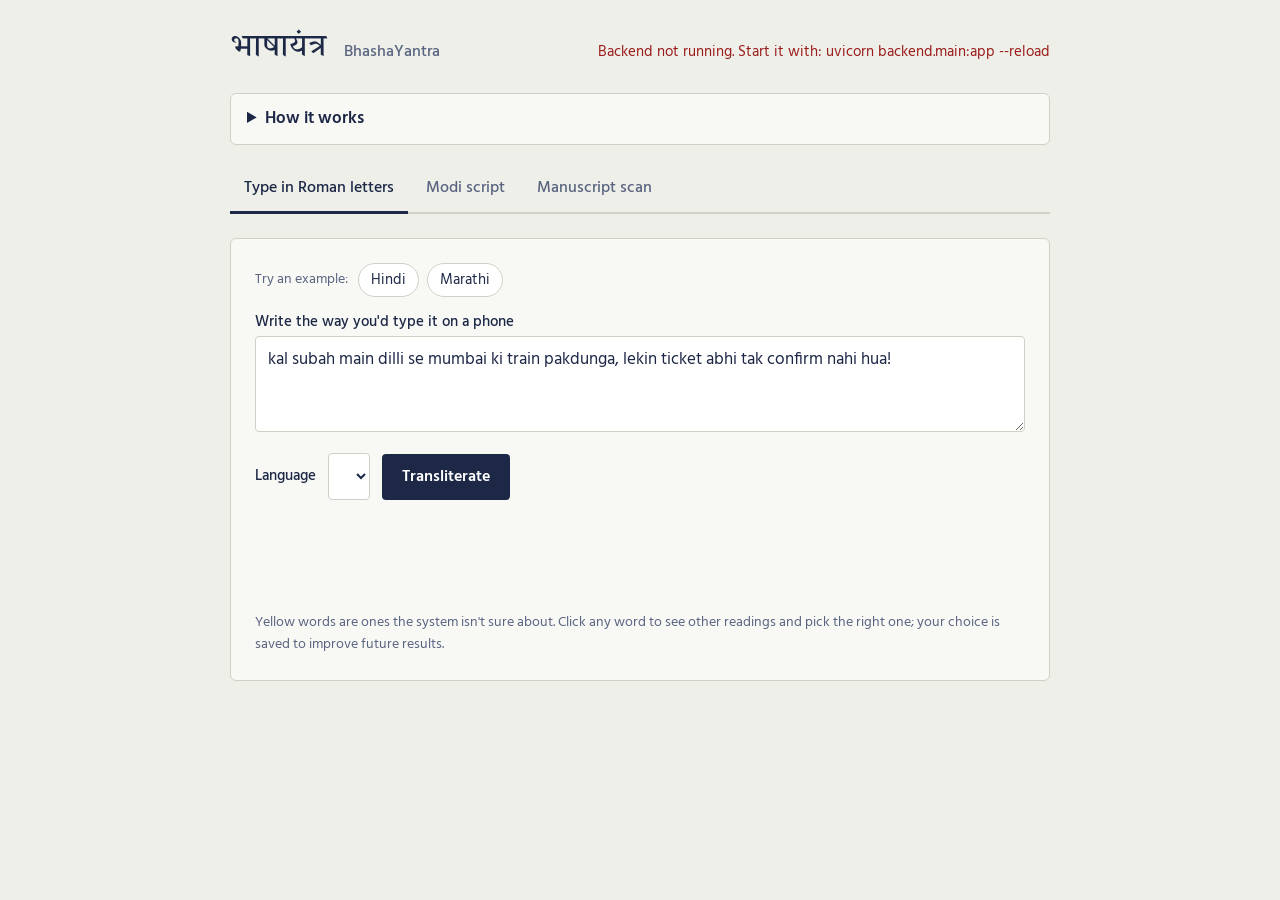
==== backend/static/index.html @ 0748660e "Frontend polish, rate limiting; use 4 candidates (same accuracy, ~2.5x faster)" ====
<!doctype html>
<html lang="en">
<head>
<meta charset="utf-8">
<meta name="viewport" content="width=device-width, initial-scale=1">
<title>BhashaYantra</title>
<link rel="preconnect" href="https://fonts.googleapis.com">
<link rel="preconnect" href="https://fonts.gstatic.com" crossorigin>
<link href="https://fonts.googleapis.com/css2?family=Hind:wght@400;500;600&family=Tiro+Devanagari+Marathi&family=Noto+Sans+Modi&display=swap" rel="stylesheet">
<style>
  :root {
    --paper: #EDEFE8;      /* cool archival paper */
    --sheet: #F8F9F5;      /* working surface */
    --ink: #1D2847;        /* indigo ink */
    --ink-soft: #5A6480;
    --rule: #CDD2C6;
    --haldi: #E3A008;      /* turmeric: "check this word" */
    --haldi-wash: #FBEFC8;
    --leaf: #2F6B57;       /* confirmation */
    --ui: "Hind", "Segoe UI", system-ui, sans-serif;
    --deva: "Tiro Devanagari Marathi", "Noto Serif Devanagari", "Nirmala UI", serif;
    --modi: "Noto Sans Modi", "Tiro Devanagari Marathi", serif;
  }
  * { box-sizing: border-box; }
  body { margin: 0; background: var(--paper); color: var(--ink); font: 17px/1.55 var(--ui); }
  .wrap { max-width: 860px; margin: 0 auto; padding: 32px 20px 64px; }

  header { display: flex; align-items: baseline; justify-content: space-between; gap: 16px; flex-wrap: wrap; margin-bottom: 28px; }
  .brand { font: 2rem/1 var(--deva); margin: 0; }
  .brand span { font: 500 1rem var(--ui); color: var(--ink-soft); margin-left: 10px; }

  nav { display: flex; gap: 4px; border-bottom: 2px solid var(--rule); margin-bottom: 24px; }
  nav button { font: 500 1rem var(--ui); color: var(--ink-soft); background: none; border: 0; padding: 10px 14px;
               border-bottom: 3px solid transparent; margin-bottom: -2px; cursor: pointer; }
  nav button[aria-selected="true"] { color: var(--ink); border-bottom-color: var(--ink); }

  .sheet { background: var(--sheet); border: 1px solid var(--rule); border-radius: 6px; padding: 24px; }
  .row { display: flex; gap: 12px; flex-wrap: wrap; align-items: center; }
  label { font-weight: 500; font-size: .95rem; }
  textarea, select { font: inherit; color: var(--ink); background: #fff; border: 1px solid var(--rule); border-radius: 4px; padding: 10px 12px; }
  textarea { width: 100%; min-height: 96px; resize: vertical; }
  select { padding: 8px 10px; }
  :focus-visible { outline: 3px solid var(--haldi); outline-offset: 2px; }

  .go { font: 600 1rem var(--ui); background: var(--ink); color: #fff; border: 0; border-radius: 4px; padding: 10px 20px; cursor: pointer; }
  .go:disabled { opacity: .5; cursor: wait; }
  .quiet { font: 500 .95rem var(--ui); background: none; border: 1px solid var(--rule); color: var(--ink); border-radius: 4px; padding: 8px 12px; cursor: pointer; }

  .result { margin-top: 24px; min-height: 3.5em; }
  .output { font: 2.1rem/1.9 var(--deva); word-spacing: .08em; }
  .w { cursor: pointer; border-radius: 3px; padding: 0 2px; border-bottom: 2px solid transparent; }
  .w:hover { background: #E4E8F2; }
  .w.flag { background: var(--haldi-wash); border-bottom: 2px solid var(--haldi); }
  .w.fixed { border-bottom: 2px solid var(--leaf); }
  .status { color: var(--ink-soft); font-size: .95rem; margin-top: 8px; }
  .status b { color: var(--ink); }
  .error { color: #9B1C1C; }

  .pick { position: absolute; background: #fff; border: 1px solid var(--rule); border-radius: 6px; padding: 6px;
          box-shadow: 0 6px 24px rgba(29,40,71,.14); display: none; z-index: 10; min-width: 150px; }
  .pick p { margin: 4px 8px 6px; font-size: .85rem; color: var(--ink-soft); }
  .pick button { display: block; width: 100%; text-align: left; font: 1.4rem var(--deva); background: none; border: 0; padding: 4px 10px; border-radius: 4px; color: var(--ink); cursor: pointer; }
  .pick button:hover, .pick button:focus-visible { background: #E4E8F2; }

  .pair { display: grid; grid-template-columns: 1fr auto 1fr; gap: 12px; align-items: start; }
  .pair textarea { min-height: 150px; font: 1.5rem/1.7 var(--modi); }
  .swap { align-self: center; }
  @media (max-width: 640px) { .pair { grid-template-columns: 1fr; } .swap { justify-self: start; } }

  .drop { border: 2px dashed var(--rule); border-radius: 6px; padding: 48px 20px; text-align: center; color: var(--ink-soft); }
  .drop h2 { font: 1.8rem var(--modi); color: var(--ink); margin: 0 0 8px; }
  footer { margin-top: 28px; font-size: .9rem; color: var(--ink-soft); }
  .toast { position: fixed; bottom: 20px; left: 50%; transform: translateX(-50%); background: var(--leaf); color: #fff;
           padding: 10px 18px; border-radius: 4px; display: none; }
  [hidden] { display: none !important; }
  .examples { display: flex; flex-wrap: wrap; gap: 8px; align-items: center; margin: 0 0 12px; }
  .examples span { font-size: .9rem; color: var(--ink-soft); margin-right: 2px; }
  .chip { font: .95rem var(--ui); background: #fff; border: 1px solid var(--rule); border-radius: 999px; padding: 4px 12px; color: var(--ink); cursor: pointer; }
  .chip:hover { border-color: var(--ink); }
  .chip .d { font-family: var(--deva); }
  .copy { margin-left: auto; }
  .how { margin: 0 0 20px; background: var(--sheet); border: 1px solid var(--rule); border-radius: 6px; }
  .how summary { cursor: pointer; padding: 12px 16px; font-weight: 600; }
  .how ol { margin: 0; padding: 0 20px 16px 40px; }
  .how li { margin: 6px 0; }
  .how p { margin: 0 16px 14px; color: var(--ink-soft); font-size: .95rem; }
  .wake { color: #8A6414; }
  a { color: var(--ink); text-underline-offset: 2px; }
  @media (prefers-reduced-motion: no-preference) { .w { transition: background .15s; } }
</style>
</head>
<body>
<div class="wrap">
  <header>
    <h1 class="brand">भाषायंत्र <span>BhashaYantra</span></h1>
    <span class="status" id="health">Connecting…</span>
  </header>

  <details class="how">
    <summary>How it works</summary>
    <ol>
      <li><b>Detects the script</b> of what you enter, including historical scripts like Modi.</li>
      <li><b>Routes it</b> to the right method: a neural model for 21 modern languages, our verified character mapping for Modi.</li>
      <li><b>Ranks ten candidate readings</b> for every word, preferring real, common words.</li>
      <li><b>Shows its doubts.</b> Words it isn't sure about are marked; you can pick another reading, and your correction is saved.</li>
    </ol>
    <p>Tested on 20 languages with 300 held-out words each. Code and results: <a href="https://github.com/anushkak270706-bot/bhashayantra" target="_blank" rel="noopener">GitHub</a>.</p>
  </details>

  <nav role="tablist">
    <button role="tab" aria-selected="true" data-tab="text">Type in Roman letters</button>
    <button role="tab" aria-selected="false" data-tab="modi">Modi script</button>
    <button role="tab" aria-selected="false" data-tab="scan">Manuscript scan</button>
  </nav>

  <!-- Roman -> Indic -->
  <section class="sheet" id="tab-text">
    <div class="examples">
      <span>Try an example:</span>
      <button class="chip" data-ex-text="kal subah main dilli se mumbai ki train pakdunga, lekin ticket abhi tak confirm nahi hua!" data-ex-lang="hi">Hindi</button>
      <button class="chip" data-ex-text="aamhi udya punyala jaanar aahot, tithe shaniwarwada baghnar." data-ex-lang="mr">Marathi</button>
    </div>
    <label for="roman">Write the way you'd type it on a phone</label>
    <textarea id="roman" placeholder="kal subah dilli se mumbai ki train pakdunga">kal subah main dilli se mumbai ki train pakdunga, lekin ticket abhi tak confirm nahi hua!</textarea>
    <div class="row" style="margin-top:12px">
      <label for="lang">Language</label>
      <select id="lang"></select>
      <button class="go" id="goText">Transliterate</button>
      <button class="quiet copy" id="copyText" hidden>Copy result</button>
    </div>
    <div class="result" aria-live="polite">
      <div class="output" id="out"></div>
      <div class="status" id="outStatus"></div>
    </div>
    <footer>Yellow words are ones the system isn't sure about. Click any word to see other readings and pick the right one; your choice is saved to improve future results.</footer>
  </section>

  <!-- Modi <-> Devanagari -->
  <section class="sheet" id="tab-modi" hidden>
    <div class="examples">
      <span>Try:</span>
      <button class="chip" data-modi-ex="श्री गणेशाय नमः" data-dir="to-modi"><span class="d">श्री गणेशाय नमः</span></button>
      <button class="chip" data-modi-ex="छत्रपती शिवाजी महाराज" data-dir="to-modi"><span class="d">छत्रपती शिवाजी महाराज</span></button>
      <button class="chip" data-modi-ex="𑘫𑘿𑘨𑘲 𑘐𑘜𑘹𑘫𑘰𑘧 𑘡𑘦𑘾" data-dir="to-deva">A line in Modi, to Devanagari</button>
    </div>
    <div class="pair">
      <div>
        <label for="modiIn" id="modiInLabel">Devanagari</label>
        <textarea id="modiIn">श्री गणेशाय नमः । छत्रपती शिवाजी महाराज</textarea>
      </div>
      <button class="quiet swap" id="swap" aria-label="Swap direction">⇄</button>
      <div>
        <label for="modiOut" id="modiOutLabel">Modi</label>
        <textarea id="modiOut" readonly></textarea>
      </div>
    </div>
    <div class="row" style="margin-top:12px">
      <button class="go" id="goModi">Convert</button>
      <button class="quiet" id="copyModi" hidden>Copy result</button>
      <span class="status" id="modiStatus"></span>
    </div>
  </section>

  <!-- Manuscript placeholder -->
  <section class="sheet" id="tab-scan" hidden>
    <div class="drop">
      <h2>𑘦𑘻𑘚𑘲</h2>
      <p><b>Handwritten Modi manuscripts are next.</b><br>
      Upload a scanned page and get a Devanagari reading, with uncertain words marked for an expert to check.</p>
    </div>
  </section>

</div>

<div class="pick" id="pick" role="menu"></div>
<div class="toast" id="toast" role="status"></div>

<script>
const API = "";                       // same server as this page
const $ = id => document.getElementById(id);
let last = null;                       // last /transliterate response
let modiDir = "to-modi";

function wakeNotice(el) {
  // Free hosting sleeps when idle; the first request can take up to a minute.
  return setTimeout(() => { if (el) el.innerHTML = '<span class="wake">Waking up the server (free hosting). The first request can take up to a minute; later ones are fast.</span>'; }, 3500);
}
async function call(path, body, statusEl) {
  const t = wakeNotice(statusEl);
  try { return await call_(path, body); } finally { clearTimeout(t); }
}
async function call_(path, body) {
  const res = await fetch(API + path, body ? {
    method: "POST", headers: {"Content-Type": "application/json"}, body: JSON.stringify(body)
  } : {});
  const data = await res.json().catch(() => ({}));
  if (!res.ok) throw new Error(typeof data.detail === "string" ? data.detail : "The server rejected the request (" + res.status + ").");
  return data;
}
function toast(msg) { const t = $("toast"); t.textContent = msg; t.style.display = "block"; setTimeout(() => t.style.display = "none", 2200); }

// Tabs
document.querySelectorAll("nav button").forEach(b => b.onclick = () => {
  document.querySelectorAll("nav button").forEach(x => x.setAttribute("aria-selected", x === b));
  ["text", "modi", "scan"].forEach(t => $("tab-" + t).hidden = t !== b.dataset.tab);
});

// Startup: health + languages
(async () => {
  try {
    const langs = await call("/languages", null, $("health"));
    const sel = $("lang");
    Object.entries(langs).filter(([, v]) => v.indicxlit_code)
      .sort((a, b) => a[1].name.localeCompare(b[1].name))
      .forEach(([code, v]) => sel.add(new Option(v.name, code, false, code === "hi")));
    $("health").textContent = "Ready";
  } catch { $("health").innerHTML = '<span class="error">Backend not running. Start it with: uvicorn backend.main:app --reload</span>'; }
})();

// Roman -> Indic
$("goText").onclick = async () => {
  const text = $("roman").value.trim();
  if (!text) { $("outStatus").textContent = "Type something first."; return; }
  $("goText").disabled = true; $("outStatus").textContent = "Working…";
  try {
    last = await call("/transliterate", {text, language_code: $("lang").value}, $("outStatus"));
    last.roman = text;
    renderOutput(); $("copyText").hidden = false;
  } catch (e) { $("out").textContent = ""; $("outStatus").innerHTML = '<span class="error">' + e.message + '</span>'; }
  $("goText").disabled = false;
};

function renderOutput() {
  // Rebuild from the roman input so punctuation and spacing stay exactly as typed.
  const tokens = last.roman.split(/(\s+|[^\w\s]+)/).filter(Boolean);
  const out = $("out"); out.innerHTML = "";
  let k = 0;
  tokens.forEach(tok => {
    if (/\w/.test(tok) && !/^\s+$/.test(tok) && last.words[k]) {
      const w = last.words[k], idx = k++;
      const span = document.createElement("span");
      span.className = "w" + (w.needs_review ? " flag" : "") + (w.fixed ? " fixed" : "");
      span.textContent = w.best; span.tabIndex = 0;
      span.dataset.roman = tok; span.dataset.idx = idx;
      span.onclick = e => openPick(span, idx, tok);
      span.onkeydown = e => { if (e.key === "Enter" || e.key === " ") { e.preventDefault(); openPick(span, idx, tok); } };
      out.appendChild(span);
    } else out.appendChild(document.createTextNode(tok));
  });
  const flagged = last.words.filter(w => w.needs_review && !w.fixed).length;
  $("outStatus").innerHTML = flagged
    ? `<b>${flagged} word${flagged > 1 ? "s" : ""}</b> marked for checking. Click a word to see other readings.`
    : "No words flagged. Click any word to see other readings.";
}

function openPick(span, idx, roman) {
  const w = last.words[idx], pick = $("pick");
  pick.innerHTML = `<p>Other readings of “${roman}”</p>`;
  [...w.alternatives].forEach(alt => {
    const b = document.createElement("button"); b.textContent = alt; b.setAttribute("role", "menuitem");
    b.onclick = () => choose(idx, roman, alt); pick.appendChild(b);
  });
  const r = span.getBoundingClientRect();
  pick.style.left = (r.left + window.scrollX) + "px"; pick.style.top = (r.bottom + window.scrollY + 6) + "px";
  pick.style.display = "block"; pick.querySelector("button")?.focus();
}
document.addEventListener("click", e => { if (!e.target.closest(".pick, .w")) $("pick").style.display = "none"; });
document.addEventListener("keydown", e => { if (e.key === "Escape") $("pick").style.display = "none"; });

async function choose(idx, roman, alt) {
  const w = last.words[idx], before = w.best;
  w.alternatives = [before, ...w.alternatives.filter(a => a !== alt)];
  w.best = alt; w.fixed = true; w.needs_review = false;
  $("pick").style.display = "none"; renderOutput();
  try {
    await call("/corrections", {source_text: roman, source_script: "latin", model_output: before,
                                corrected_output: alt, engine: "indicxlit"});
    toast("Correction saved");
  } catch { toast("Changed here, but the correction could not be saved"); }
}

// Examples
document.querySelectorAll("[data-ex-text]").forEach(b => b.onclick = () => {
  $("roman").value = b.dataset.exText; $("lang").value = b.dataset.exLang; $("goText").click();
});
document.querySelectorAll("[data-modi-ex]").forEach(b => b.onclick = () => {
  setDir(b.dataset.dir); $("modiIn").value = b.dataset.modiEx; $("modiOut").value = ""; $("goModi").click();
});

// Copy buttons
async function copy(text, btn) {
  try { await navigator.clipboard.writeText(text); toast("Copied"); }
  catch { toast("Select the text and copy it manually"); }
}
$("copyText").onclick = () => copy($("out").innerText.trim());
$("copyModi").onclick = () => copy($("modiOut").value);

// Modi <-> Devanagari
function setDir(dir) {
  modiDir = dir;
  $("modiInLabel").textContent = dir === "to-modi" ? "Devanagari" : "Modi";
  $("modiOutLabel").textContent = dir === "to-modi" ? "Modi" : "Devanagari";
}
$("swap").onclick = () => {
  modiDir = modiDir === "to-modi" ? "to-deva" : "to-modi";
  $("modiInLabel").textContent = modiDir === "to-modi" ? "Devanagari" : "Modi";
  $("modiOutLabel").textContent = modiDir === "to-modi" ? "Modi" : "Devanagari";
  if ($("modiOut").value) { $("modiIn").value = $("modiOut").value; $("modiOut").value = ""; }
  $("modiStatus").textContent = "";
};
$("goModi").onclick = async () => {
  const text = $("modiIn").value.trim();
  if (!text) { $("modiStatus").textContent = "Enter some text first."; return; }
  const body = modiDir === "to-modi"
    ? {text, source_script: "devanagari", target_script: "modi"}
    : {text, target_script: "devanagari"};
  try {
    $("modiStatus").textContent = "Working…";
    const r = await call("/convert-script", body, $("modiStatus"));
    $("modiOut").value = r.output; $("copyModi").hidden = false;
    $("modiStatus").textContent = modiDir === "to-deva" ? `Detected script: ${r.source_script}` : "Converted";
  } catch (e) { $("modiStatus").innerHTML = '<span class="error">' + e.message + '</span>'; }
};
</script>
</body>
</html>
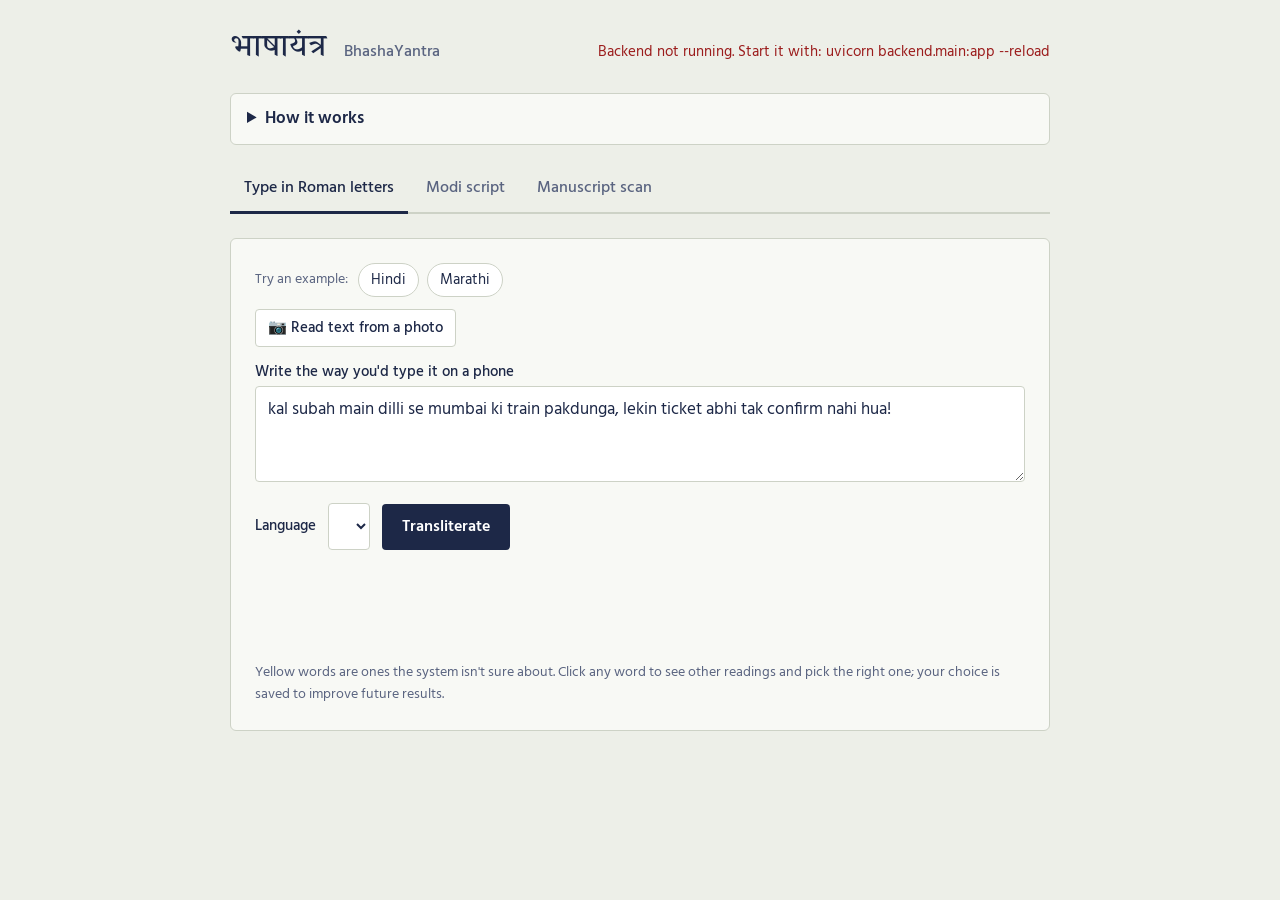
==== commit 1bbd2aa2: "Manuscript tab with real held-out results, voice input, photo OCR" ====
--- a/backend/static/index.html
+++ b/backend/static/index.html
@@ -86,6 +86,28 @@
   .how p { margin: 0 16px 14px; color: var(--ink-soft); font-size: .95rem; }
   .wake { color: #8A6414; }
   a { color: var(--ink); text-underline-offset: 2px; }
+  .tools { display: flex; gap: 8px; flex-wrap: wrap; align-items: center; margin: 0 0 12px; }
+  .tool { font: 500 .95rem var(--ui); background: #fff; border: 1px solid var(--rule); border-radius: 4px; padding: 6px 12px; color: var(--ink); cursor: pointer; }
+  .tool:hover { border-color: var(--ink); }
+  .tool.live { background: var(--haldi-wash); border-color: var(--haldi); }
+  .tool input { display: none; }
+  .note { font-size: .88rem; color: var(--ink-soft); }
+  .stats { display: grid; grid-template-columns: repeat(3, 1fr); gap: 12px; margin-bottom: 8px; }
+  .stat { background: #fff; border: 1px solid var(--rule); border-radius: 6px; padding: 12px 14px; }
+  .stat b { display: block; font: 1.7rem var(--deva); color: var(--ink); }
+  .stat span { font-size: .9rem; color: var(--ink-soft); }
+  @media (max-width: 640px) { .stats { grid-template-columns: 1fr; } }
+  .thumbs { display: flex; gap: 8px; overflow-x: auto; padding: 4px 2px 10px; margin: 16px 0 12px; }
+  .thumb { flex: 0 0 auto; background: #fff; border: 2px solid var(--rule); border-radius: 6px; padding: 4px; cursor: pointer; text-align: left; font: .8rem var(--ui); color: var(--ink-soft); }
+  .thumb img { display: block; width: 120px; height: 60px; object-fit: cover; border-radius: 3px; margin-bottom: 4px; }
+  .thumb[aria-pressed="true"] { border-color: var(--ink); color: var(--ink); }
+  .ms-img { width: 100%; border: 1px solid var(--rule); border-radius: 4px; background: #fff; }
+  .ms-read { font: 1.45rem/1.9 var(--deva); margin: 8px 0; }
+  .ms-read .w { cursor: default; }
+  .w.miss { text-decoration: underline wavy #B42318; text-decoration-thickness: 1.5px; text-underline-offset: 6px; }
+  .gold { font: 1.25rem/1.8 var(--deva); background: #fff; border: 1px dashed var(--rule); border-radius: 4px; padding: 8px 12px; }
+  .legend { display: flex; gap: 16px; flex-wrap: wrap; font-size: .88rem; color: var(--ink-soft); margin: 6px 0 12px; }
+  .sw { display: inline-block; width: 22px; height: 12px; vertical-align: middle; margin-right: 6px; border-radius: 2px; }
   @media (prefers-reduced-motion: no-preference) { .w { transition: background .15s; } }
 </style>
 </head>
@@ -101,7 +123,7 @@
     <ol>
       <li><b>Detects the script</b> of what you enter, including historical scripts like Modi.</li>
       <li><b>Routes it</b> to the right method: a neural model for 21 modern languages, our verified character mapping for Modi.</li>
-      <li><b>Ranks ten candidate readings</b> for every word, preferring real, common words.</li>
+      <li><b>Ranks the top candidate readings</b> for every word, preferring real, common words.</li>
       <li><b>Shows its doubts.</b> Words it isn't sure about are marked; you can pick another reading, and your correction is saved.</li>
     </ol>
     <p>Tested on 20 languages with 300 held-out words each. Code and results: <a href="https://github.com/anushkak270706-bot/bhashayantra" target="_blank" rel="noopener">GitHub</a>.</p>
@@ -119,6 +141,11 @@
       <span>Try an example:</span>
       <button class="chip" data-ex-text="kal subah main dilli se mumbai ki train pakdunga, lekin ticket abhi tak confirm nahi hua!" data-ex-lang="hi">Hindi</button>
       <button class="chip" data-ex-text="aamhi udya punyala jaanar aahot, tithe shaniwarwada baghnar." data-ex-lang="mr">Marathi</button>
+    </div>
+    <div class="tools">
+      <label class="tool" title="Reads printed English-letter text from a photo, in your browser">📷 Read text from a photo
+        <input type="file" accept="image/*" id="ocrRoman"></label>
+      <span class="note" id="ocrRomanStatus"></span>
     </div>
     <label for="roman">Write the way you'd type it on a phone</label>
     <textarea id="roman" placeholder="kal subah dilli se mumbai ki train pakdunga">kal subah main dilli se mumbai ki train pakdunga, lekin ticket abhi tak confirm nahi hua!</textarea>
@@ -142,6 +169,13 @@
       <button class="chip" data-modi-ex="श्री गणेशाय नमः" data-dir="to-modi"><span class="d">श्री गणेशाय नमः</span></button>
       <button class="chip" data-modi-ex="छत्रपती शिवाजी महाराज" data-dir="to-modi"><span class="d">छत्रपती शिवाजी महाराज</span></button>
       <button class="chip" data-modi-ex="𑘫𑘿𑘨𑘲 𑘐𑘜𑘹𑘫𑘰𑘧 𑘡𑘦𑘾" data-dir="to-deva">A line in Modi, to Devanagari</button>
+    </div>
+    <div class="tools">
+      <button class="tool" id="mic" title="Speak; your browser's speech service writes it in Devanagari">🎤 Speak</button>
+      <select id="micLang" aria-label="Speech language"><option value="mr-IN">Marathi</option><option value="hi-IN">Hindi</option></select>
+      <label class="tool" title="Reads printed Devanagari from a photo, in your browser">📷 Devanagari from a photo
+        <input type="file" accept="image/*" id="ocrDeva"></label>
+      <span class="note" id="toolStatus"></span>
     </div>
     <div class="pair">
       <div>
@@ -163,10 +197,26 @@
 
   <!-- Manuscript placeholder -->
   <section class="sheet" id="tab-scan" hidden>
-    <div class="drop">
-      <h2>𑘦𑘻𑘚𑘲</h2>
-      <p><b>Handwritten Modi manuscripts are next.</b><br>
-      Upload a scanned page and get a Devanagari reading, with uncertain words marked for an expert to check.</p>
+    <div class="stats">
+      <div class="stat"><b>0.31</b><span>character error rate on 60 unseen pages: about 3 in 10 characters need fixing</span></div>
+      <div class="stat"><b>80%</b><span>of pages are a usable first draft (error rate 0.40 or less)</span></div>
+      <div class="stat"><b>89%</b><span>of words marked yellow are really wrong, versus 64% of all words: check these first</span></div>
+    </div>
+    <p class="note">Measured on held-out pages from the MoDeTrans test list, never used in training. We also tried cleaning the scans (denoise, binarise, deskew): it made readings slightly worse (0.33), so we use the raw scan.</p>
+
+    <div class="thumbs" id="msThumbs" role="group" aria-label="Manuscript pages"></div>
+    <img class="ms-img" id="msImg" alt="Selected Modi manuscript page">
+    <div class="legend">
+      <span><i class="sw" style="background:var(--haldi-wash);border-bottom:2px solid var(--haldi)"></i>Model unsure: check first</span>
+      <span id="missKey" hidden><span style="text-decoration:underline wavy #B42318;text-underline-offset:4px;margin-right:6px">word</span>Differs from the expert</span>
+    </div>
+    <label for="msPred" class="note">Machine reading (Devanagari)</label>
+    <div class="ms-read" id="msPred"></div>
+    <label class="note"><input type="checkbox" id="msCompare"> Compare with the expert's transliteration</label>
+    <div class="gold" id="msGold" hidden></div>
+    <p class="note" id="msCredit" style="margin-top:14px"></p>
+    <div class="drop" style="padding:20px;margin-top:8px">
+      <p><b>Upload your own page:</b> coming with GPU hosting. These readings were generated on a GPU; our free server can't run the vision model yet.</p>
     </div>
   </section>
 
@@ -274,7 +324,8 @@
   $("pick").style.display = "none"; renderOutput();
   try {
     await call("/corrections", {source_text: roman, source_script: "latin", model_output: before,
-                                corrected_output: alt, engine: "indicxlit"});
+                                corrected_output: alt, engine: "indicxlit",
+                                language_code: last.language_code});
     toast("Correction saved");
   } catch { toast("Changed here, but the correction could not be saved"); }
 }
@@ -321,6 +372,111 @@
     $("modiStatus").textContent = modiDir === "to-deva" ? `Detected script: ${r.source_script}` : "Converted";
   } catch (e) { $("modiStatus").innerHTML = '<span class="error">' + e.message + '</span>'; }
 };
+
+// ---------- Manuscripts gallery ----------
+let MS = null, msIdx = 0;
+const tier = c => c < 0.10 ? "Excellent" : c < 0.20 ? "Good" : c <= 0.40 ? "Usable draft" : "Hard page";
+async function loadManuscripts() {
+  if (MS) return;
+  try {
+    MS = await (await fetch("/static/manuscripts/manuscripts.json")).json();
+  } catch { $("msCredit").textContent = "Could not load the manuscript examples."; return; }
+  $("msThumbs").innerHTML = "";
+  MS.gallery.forEach((g, i) => {
+    const b = document.createElement("button");
+    b.className = "thumb"; b.setAttribute("aria-pressed", i === 0);
+    b.innerHTML = `<img src="/static/manuscripts/${g.filename}" alt="">${tier(g.cer)} · ${g.cer.toFixed(2)}`;
+    b.onclick = () => showPage(i);
+    $("msThumbs").appendChild(b);
+  });
+  $("msCredit").innerHTML = `Readings by the open model <b>${MS.model}</b> (built on ${MS.base_model}), trained on the ${MS.dataset} dataset. BhashaYantra adds the word-level confidence review.`;
+  showPage(0);
+}
+function showPage(i) {
+  msIdx = i;
+  const g = MS.gallery[i], thr = MS.official_summary.word_flags.threshold;
+  document.querySelectorAll(".thumb").forEach((t, k) => t.setAttribute("aria-pressed", k === i));
+  $("msImg").src = `/static/manuscripts/${g.filename}`;
+  const gold = new Set(g.gold.split(/\s+/)), compare = $("msCompare").checked;
+  const words = g.pred.split(/\s+/);
+  $("msPred").innerHTML = "";
+  words.forEach((w, k) => {
+    const s = document.createElement("span");
+    const c = g.word_conf[k] ?? 1;
+    s.className = "w" + (c <= thr ? " flag" : "") + (compare && !gold.has(w) ? " miss" : "");
+    s.title = `confidence ${c.toFixed(2)}`;
+    s.textContent = w;
+    $("msPred").append(s, " ");
+  });
+  $("msGold").textContent = g.gold;
+  $("msGold").hidden = !compare; $("missKey").hidden = !compare;
+}
+$("msCompare").onchange = () => MS && showPage(msIdx);
+document.querySelector('nav button[data-tab="scan"]').addEventListener("click", loadManuscripts);
+
+// ---------- Photo to text (runs in the browser with Tesseract.js) ----------
+let tessLoading = null;
+function loadTesseract() {
+  if (window.Tesseract) return Promise.resolve();
+  if (!tessLoading) tessLoading = new Promise((res, rej) => {
+    const sc = document.createElement("script");
+    sc.src = "https://cdn.jsdelivr.net/npm/tesseract.js@5/dist/tesseract.min.js";
+    sc.onload = res; sc.onerror = () => rej(new Error("Could not load the text reader."));
+    document.head.appendChild(sc);
+  });
+  return tessLoading;
+}
+async function ocr(file, lang, statusEl) {
+  statusEl.textContent = "Loading text reader…";
+  await loadTesseract();
+  const { data } = await Tesseract.recognize(file, lang, {
+    logger: m => { if (m.status === "recognizing text") statusEl.textContent = `Reading photo… ${Math.round(m.progress * 100)}%`; }
+  });
+  return data.text.replace(/\s+/g, " ").trim();
+}
+$("ocrRoman").onchange = async e => {
+  const f = e.target.files[0]; if (!f) return;
+  try {
+    const t = await ocr(f, "eng", $("ocrRomanStatus"));
+    if (!t) { $("ocrRomanStatus").textContent = "No text found in that photo."; return; }
+    $("roman").value = t; $("ocrRomanStatus").textContent = "Text read from photo. Check it, then transliterate.";
+    $("goText").click();
+  } catch (err) { $("ocrRomanStatus").innerHTML = '<span class="error">' + err.message + '</span>'; }
+  e.target.value = "";
+};
+$("ocrDeva").onchange = async e => {
+  const f = e.target.files[0]; if (!f) return;
+  try {
+    const t = await ocr(f, "mar", $("toolStatus"));
+    if (!t) { $("toolStatus").textContent = "No text found in that photo."; return; }
+    setDir("to-modi"); $("modiIn").value = t; $("modiOut").value = "";
+    $("toolStatus").textContent = "Text read from photo."; $("goModi").click();
+  } catch (err) { $("toolStatus").innerHTML = '<span class="error">' + err.message + '</span>'; }
+  e.target.value = "";
+};
+
+// ---------- Voice (browser speech recognition, Modi tab only) ----------
+const SR = window.SpeechRecognition || window.webkitSpeechRecognition;
+if (!SR) {
+  $("mic").disabled = true; $("micLang").disabled = true;
+  $("mic").title = "Speech input isn't supported in this browser (try Chrome or Edge).";
+} else {
+  let rec = null;
+  $("mic").onclick = () => {
+    if (rec) { rec.stop(); return; }
+    rec = new SR(); rec.lang = $("micLang").value; rec.interimResults = true;
+    setDir("to-modi"); $("modiOut").value = "";
+    $("mic").classList.add("live"); $("mic").textContent = "■ Stop";
+    $("toolStatus").textContent = "Listening…";
+    rec.onresult = ev => { $("modiIn").value = Array.from(ev.results).map(r => r[0].transcript).join(" "); };
+    rec.onerror = ev => { $("toolStatus").textContent = ev.error === "not-allowed" ? "Microphone permission was blocked." : "Couldn't hear that. Try again."; };
+    rec.onend = () => {
+      rec = null; $("mic").classList.remove("live"); $("mic").textContent = "🎤 Speak";
+      if ($("modiIn").value.trim()) { $("toolStatus").textContent = ""; $("goModi").click(); }
+    };
+    rec.start();
+  };
+}
 </script>
 </body>
 </html>
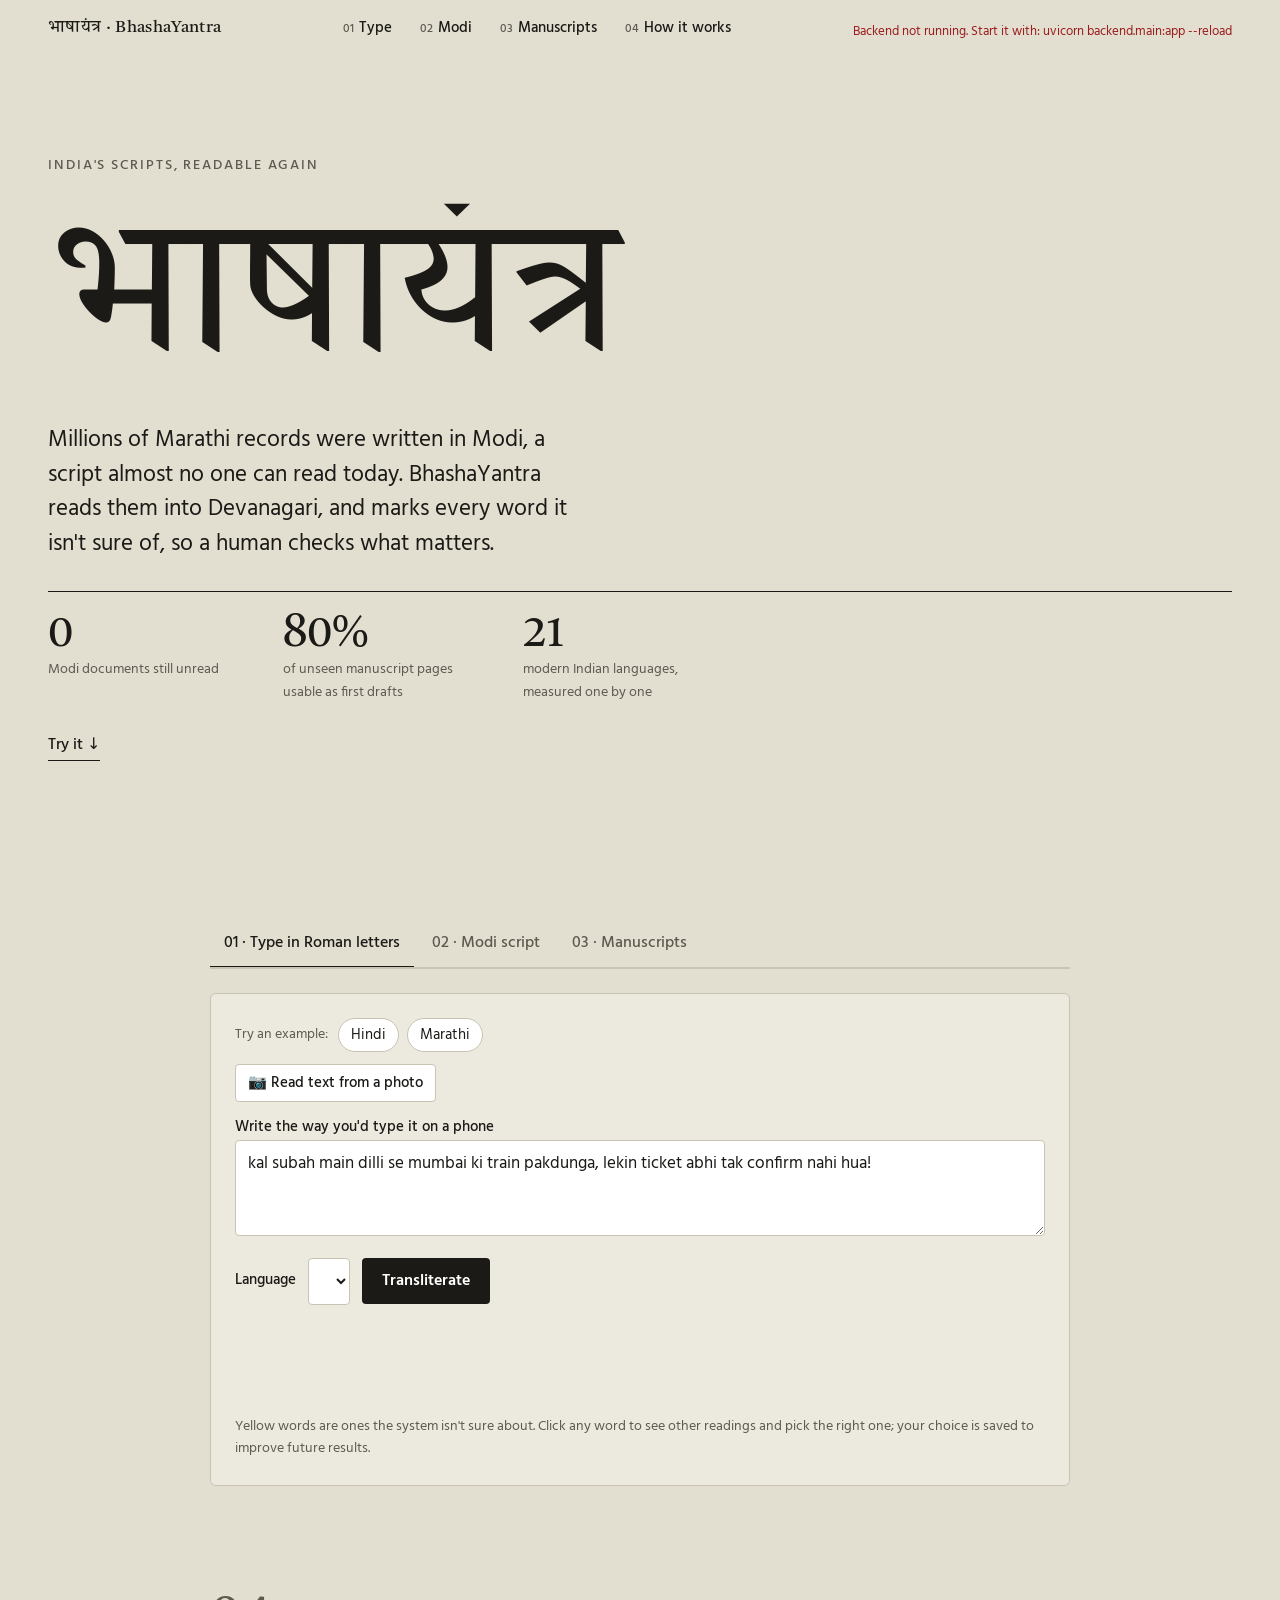
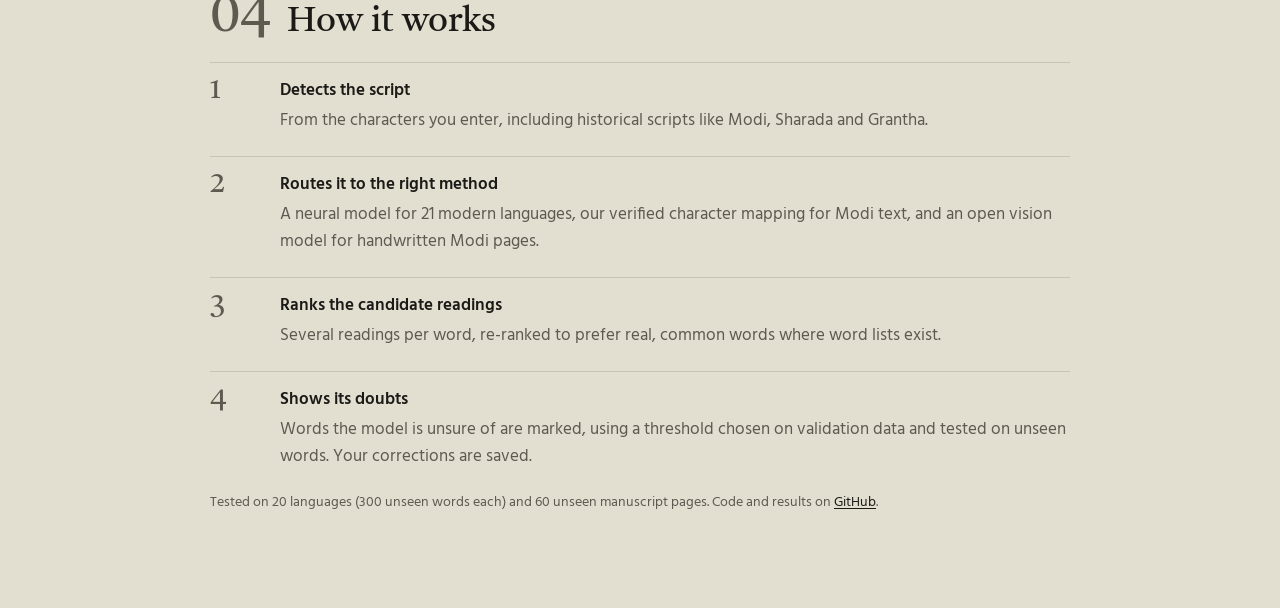
==== commit 2a8d1df6: "Editorial redesign, learning from corrections, script check on candidates" ====
--- a/backend/static/index.html
+++ b/backend/static/index.html
@@ -9,11 +9,11 @@
 <link href="https://fonts.googleapis.com/css2?family=Hind:wght@400;500;600&family=Tiro+Devanagari+Marathi&family=Noto+Sans+Modi&display=swap" rel="stylesheet">
 <style>
   :root {
-    --paper: #EDEFE8;      /* cool archival paper */
-    --sheet: #F8F9F5;      /* working surface */
-    --ink: #1D2847;        /* indigo ink */
-    --ink-soft: #5A6480;
-    --rule: #CDD2C6;
+    --paper: #E2DED0;      /* warm archive grey */
+    --sheet: #ECE9DF;      /* working surface */
+    --ink: #1B1A17;        /* iron-gall ink */
+    --ink-soft: #5E5A50;
+    --rule: #C9C3B2;
     --haldi: #E3A008;      /* turmeric: "check this word" */
     --haldi-wash: #FBEFC8;
     --leaf: #2F6B57;       /* confirmation */
@@ -23,16 +23,60 @@
   }
   * { box-sizing: border-box; }
   body { margin: 0; background: var(--paper); color: var(--ink); font: 17px/1.55 var(--ui); }
-  .wrap { max-width: 860px; margin: 0 auto; padding: 32px 20px 64px; }
-
-  header { display: flex; align-items: baseline; justify-content: space-between; gap: 16px; flex-wrap: wrap; margin-bottom: 28px; }
-  .brand { font: 2rem/1 var(--deva); margin: 0; }
-  .brand span { font: 500 1rem var(--ui); color: var(--ink-soft); margin-left: 10px; }
-
-  nav { display: flex; gap: 4px; border-bottom: 2px solid var(--rule); margin-bottom: 24px; }
-  nav button { font: 500 1rem var(--ui); color: var(--ink-soft); background: none; border: 0; padding: 10px 14px;
+  .wrap { max-width: 900px; margin: 0 auto; padding: 24px 20px 80px; }
+
+  /* ---------- editorial frame ---------- */
+  .top { position: sticky; top: 0; z-index: 20; display: flex; align-items: center; justify-content: space-between; gap: 16px;
+         padding: 14px clamp(16px, 4vw, 48px); background: color-mix(in srgb, var(--paper) 88%, transparent); backdrop-filter: blur(6px); }
+  .mark { font: 1.05rem var(--deva); letter-spacing: .02em; }
+  .top ol { list-style: none; display: flex; gap: clamp(10px, 2.4vw, 28px); margin: 0; padding: 0; flex-wrap: wrap; }
+  .top a { color: var(--ink); text-decoration: none; font: 500 .92rem var(--ui); }
+  .top a small { color: var(--ink-soft); margin-right: 5px; font-size: .75rem; }
+  .top a:hover { text-decoration: underline; text-underline-offset: 4px; }
+  .top #health { font-size: .8rem; }
+  @media (max-width: 720px) { .top #health { display: none; } }
+
+  .hero { min-height: calc(100vh - 60px); display: grid; align-content: center; gap: 28px;
+          padding: 4vh clamp(16px, 4vw, 48px) 8vh; max-width: 1280px; margin: 0 auto; }
+  .kicker { font: 500 .85rem var(--ui); letter-spacing: .14em; text-transform: uppercase; color: var(--ink-soft); }
+  .morph { margin: 0; line-height: 1; font-weight: 400; }
+  .stack { display: inline-grid; position: relative; }
+  .stack > span { grid-area: 1 / 1; font-size: clamp(4.2rem, 15vw, 13.5rem); white-space: nowrap; }
+  .morph .modi { font-family: var(--modi); }
+  .morph .deva { font-family: var(--deva); }
+  .scan-line { position: absolute; top: 4%; bottom: 4%; left: 0; width: 3px; background: var(--haldi); opacity: 0; }
+  @media (prefers-reduced-motion: no-preference) {
+    .morph .modi { animation: wipeOut 1.8s .7s cubic-bezier(.65,0,.35,1) both; }
+    .morph .deva { animation: wipeIn 1.8s .7s cubic-bezier(.65,0,.35,1) both; }
+    .scan-line { animation: sweep 1.8s .7s cubic-bezier(.65,0,.35,1) both; }
+    .hero .lede, .hero .counters, .hero .cue { animation: rise .8s 2.3s both; }
+  }
+  @media (prefers-reduced-motion: reduce) { .morph .modi { display: none; } }
+  @keyframes wipeOut { from { clip-path: inset(0 0 0 0); } to { clip-path: inset(0 0 0 100%); } }
+  @keyframes wipeIn  { from { clip-path: inset(0 100% 0 0); } to { clip-path: inset(0 0 0 0); } }
+  @keyframes sweep   { 0% { opacity: 1; left: 0%; } 95% { opacity: 1; } 100% { opacity: 0; left: 100%; } }
+  @keyframes rise    { from { opacity: 0; transform: translateY(12px); } to { opacity: 1; transform: none; } }
+  .lede { font-size: clamp(1.1rem, 2vw, 1.45rem); line-height: 1.5; max-width: 40ch; margin: 0; }
+  .counters { display: flex; gap: clamp(20px, 5vw, 64px); flex-wrap: wrap; border-top: 1px solid var(--ink); padding-top: 18px; }
+  .counters b { display: block; white-space: nowrap; font: 400 clamp(1.8rem, 3.6vw, 2.8rem)/1.1 var(--deva); font-variant-numeric: tabular-nums; }
+  .counters span { display: block; max-width: 22ch; font-size: .9rem; color: var(--ink-soft); }
+  .cue { color: var(--ink); font: 500 1rem var(--ui); text-decoration: none; justify-self: start; border-bottom: 1px solid var(--ink); padding-bottom: 2px; }
+
+  .section-title { display: flex; align-items: baseline; gap: 16px; margin: 0 0 18px; }
+  .section-title .num { font: 400 3.4rem/1 var(--deva); color: var(--ink-soft); }
+  .section-title h2 { font: 400 clamp(1.6rem, 3vw, 2.2rem)/1.1 var(--deva); margin: 0; }
+  .how-list { list-style: none; padding: 0; margin: 0; display: grid; gap: 22px; }
+  .how-list li { display: grid; grid-template-columns: 56px 1fr; gap: 14px; border-top: 1px solid var(--rule); padding-top: 14px; }
+  .how-list li > b { font: 400 1.8rem/1 var(--deva); color: var(--ink-soft); }
+  .how-list h3 { margin: 0 0 4px; font: 600 1.05rem var(--ui); }
+  .how-list p { margin: 0; color: var(--ink-soft); }
+  #how, #tool { scroll-margin-top: 70px; }
+
+
+  nav[role="tablist"] { display: flex; gap: 4px; border-bottom: 2px solid var(--rule); margin-bottom: 24px; overflow-x: auto; }
+  nav[role="tablist"] button { font: 500 1rem var(--ui); color: var(--ink-soft); background: none; border: 0; padding: 10px 14px;
                border-bottom: 3px solid transparent; margin-bottom: -2px; cursor: pointer; }
-  nav button[aria-selected="true"] { color: var(--ink); border-bottom-color: var(--ink); }
+  nav[role="tablist"] button[aria-selected="true"] { color: var(--ink); border-bottom-color: var(--ink); }
 
   .sheet { background: var(--sheet); border: 1px solid var(--rule); border-radius: 6px; padding: 24px; }
   .row { display: flex; gap: 12px; flex-wrap: wrap; align-items: center; }
@@ -112,27 +156,40 @@
 </style>
 </head>
 <body>
-<div class="wrap">
-  <header>
-    <h1 class="brand">भाषायंत्र <span>BhashaYantra</span></h1>
-    <span class="status" id="health">Connecting…</span>
-  </header>
-
-  <details class="how">
-    <summary>How it works</summary>
-    <ol>
-      <li><b>Detects the script</b> of what you enter, including historical scripts like Modi.</li>
-      <li><b>Routes it</b> to the right method: a neural model for 21 modern languages, our verified character mapping for Modi.</li>
-      <li><b>Ranks the top candidate readings</b> for every word, preferring real, common words.</li>
-      <li><b>Shows its doubts.</b> Words it isn't sure about are marked; you can pick another reading, and your correction is saved.</li>
-    </ol>
-    <p>Tested on 20 languages with 300 held-out words each. Code and results: <a href="https://github.com/anushkak270706-bot/bhashayantra" target="_blank" rel="noopener">GitHub</a>.</p>
-  </details>
-
+<nav class="top" aria-label="Sections">
+  <span class="mark">भाषायंत्र · BhashaYantra</span>
+  <ol>
+    <li><a href="#tool" data-go="text"><small>01</small>Type</a></li>
+    <li><a href="#tool" data-go="modi"><small>02</small>Modi</a></li>
+    <li><a href="#tool" data-go="scan"><small>03</small>Manuscripts</a></li>
+    <li><a href="#how"><small>04</small>How it works</a></li>
+  </ol>
+  <span class="status" id="health">Connecting…</span>
+</nav>
+
+<header class="hero">
+  <span class="kicker">India's scripts, readable again</span>
+  <h1 class="morph" aria-label="भाषायंत्र (BhashaYantra)">
+    <span class="stack">
+      <span class="modi" aria-hidden="true">𑘥𑘰𑘬𑘰𑘧𑘽𑘝𑘿𑘨</span>
+      <span class="deva" aria-hidden="true">भाषायंत्र</span>
+      <i class="scan-line" aria-hidden="true"></i>
+    </span>
+  </h1>
+  <p class="lede">Millions of Marathi records were written in Modi, a script almost no one can read today. BhashaYantra reads them into Devanagari, and marks every word it isn't sure of, so a human checks what matters.</p>
+  <div class="counters">
+    <div><b data-count="40000000">4,00,00,000</b><span>Modi documents still unread</span></div>
+    <div><b>80%</b><span>of unseen manuscript pages usable as first drafts</span></div>
+    <div><b>21</b><span>modern Indian languages, measured one by one</span></div>
+  </div>
+  <a class="cue" href="#tool">Try it ↓</a>
+</header>
+
+<div class="wrap" id="tool">
   <nav role="tablist">
-    <button role="tab" aria-selected="true" data-tab="text">Type in Roman letters</button>
-    <button role="tab" aria-selected="false" data-tab="modi">Modi script</button>
-    <button role="tab" aria-selected="false" data-tab="scan">Manuscript scan</button>
+    <button role="tab" aria-selected="true" data-tab="text">01 · Type in Roman letters</button>
+    <button role="tab" aria-selected="false" data-tab="modi">02 · Modi script</button>
+    <button role="tab" aria-selected="false" data-tab="scan">03 · Manuscripts</button>
   </nav>
 
   <!-- Roman -> Indic -->
@@ -222,6 +279,17 @@
 
 </div>
 
+<section class="wrap" id="how">
+  <div class="section-title"><span class="num">04</span><h2>How it works</h2></div>
+  <ol class="how-list">
+    <li><b>1</b><div><h3>Detects the script</h3><p>From the characters you enter, including historical scripts like Modi, Sharada and Grantha.</p></div></li>
+    <li><b>2</b><div><h3>Routes it to the right method</h3><p>A neural model for 21 modern languages, our verified character mapping for Modi text, and an open vision model for handwritten Modi pages.</p></div></li>
+    <li><b>3</b><div><h3>Ranks the candidate readings</h3><p>Several readings per word, re-ranked to prefer real, common words where word lists exist.</p></div></li>
+    <li><b>4</b><div><h3>Shows its doubts</h3><p>Words the model is unsure of are marked, using a threshold chosen on validation data and tested on unseen words. Your corrections are saved.</p></div></li>
+  </ol>
+  <p class="note" style="margin-top:22px">Tested on 20 languages (300 unseen words each) and 60 unseen manuscript pages. Code and results on <a href="https://github.com/anushkak270706-bot/bhashayantra" target="_blank" rel="noopener">GitHub</a>.</p>
+</section>
+
 <div class="pick" id="pick" role="menu"></div>
 <div class="toast" id="toast" role="status"></div>
 
@@ -250,8 +318,8 @@
 function toast(msg) { const t = $("toast"); t.textContent = msg; t.style.display = "block"; setTimeout(() => t.style.display = "none", 2200); }
 
 // Tabs
-document.querySelectorAll("nav button").forEach(b => b.onclick = () => {
-  document.querySelectorAll("nav button").forEach(x => x.setAttribute("aria-selected", x === b));
+document.querySelectorAll('nav[role="tablist"] button').forEach(b => b.onclick = () => {
+  document.querySelectorAll('nav[role="tablist"] button').forEach(x => x.setAttribute("aria-selected", x === b));
   ["text", "modi", "scan"].forEach(t => $("tab-" + t).hidden = t !== b.dataset.tab);
 });
 
@@ -289,7 +357,8 @@
     if (/\w/.test(tok) && !/^\s+$/.test(tok) && last.words[k]) {
       const w = last.words[k], idx = k++;
       const span = document.createElement("span");
-      span.className = "w" + (w.needs_review ? " flag" : "") + (w.fixed ? " fixed" : "");
+      span.className = "w" + (w.needs_review ? " flag" : "") + (w.fixed || w.learned ? " fixed" : "");
+      if (w.learned) span.title = "Learned from a user correction";
       span.textContent = w.best; span.tabIndex = 0;
       span.dataset.roman = tok; span.dataset.idx = idx;
       span.onclick = e => openPick(span, idx, tok);
@@ -301,6 +370,8 @@
   $("outStatus").innerHTML = flagged
     ? `<b>${flagged} word${flagged > 1 ? "s" : ""}</b> marked for checking. Click a word to see other readings.`
     : "No words flagged. Click any word to see other readings.";
+  const learnedN = last.words.filter(w => w.learned).length;
+  if (learnedN) $("outStatus").innerHTML += ` <span style="color:var(--leaf)">${learnedN} word${learnedN > 1 ? "s" : ""} learned from earlier corrections (green underline).</span>`;
 }
 
 function openPick(span, idx, roman) {
@@ -372,6 +443,24 @@
     $("modiStatus").textContent = modiDir === "to-deva" ? `Detected script: ${r.source_script}` : "Converted";
   } catch (e) { $("modiStatus").innerHTML = '<span class="error">' + e.message + '</span>'; }
 };
+
+// ---------- Top navigation: jump to a tab ----------
+document.querySelectorAll(".top a[data-go]").forEach(a => a.addEventListener("click", () => {
+  document.querySelector(`nav[role="tablist"] button[data-tab="${a.dataset.go}"]`).click();
+}));
+
+// ---------- Hero counter ----------
+(() => {
+  const el = document.querySelector("[data-count]");
+  if (!el || matchMedia("(prefers-reduced-motion: reduce)").matches) return;
+  const target = +el.dataset.count, t0 = performance.now() + 2300, dur = 1600;
+  const tick = now => {
+    const k = Math.min(Math.max((now - t0) / dur, 0), 1), e = 1 - Math.pow(1 - k, 3);
+    el.textContent = Math.round(target * e).toLocaleString("en-IN");
+    if (k < 1) requestAnimationFrame(tick);
+  };
+  el.textContent = "0"; requestAnimationFrame(tick);
+})();
 
 // ---------- Manuscripts gallery ----------
 let MS = null, msIdx = 0;
@@ -412,7 +501,7 @@
   $("msGold").hidden = !compare; $("missKey").hidden = !compare;
 }
 $("msCompare").onchange = () => MS && showPage(msIdx);
-document.querySelector('nav button[data-tab="scan"]').addEventListener("click", loadManuscripts);
+document.querySelector('nav[role="tablist"] button[data-tab="scan"]').addEventListener("click", loadManuscripts);
 
 // ---------- Photo to text (runs in the browser with Tesseract.js) ----------
 let tessLoading = null;
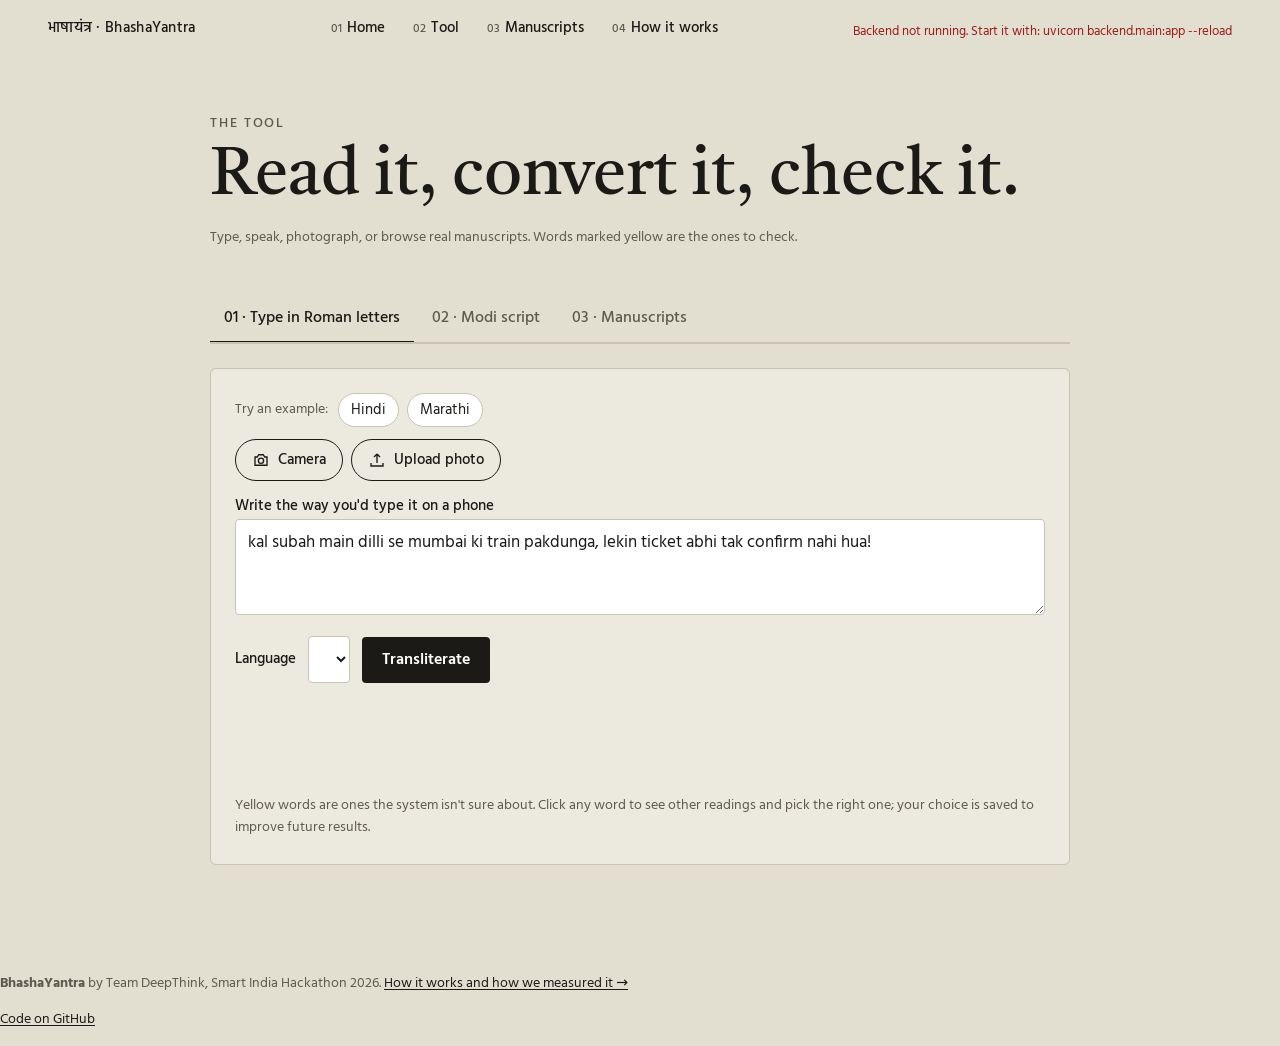
==== commit 69debc09: "Multi-page site: landing, tool, about; live camera; deep links" ====
--- a/backend/static/index.html
+++ b/backend/static/index.html
@@ -7,6 +7,7 @@
 <link rel="preconnect" href="https://fonts.googleapis.com">
 <link rel="preconnect" href="https://fonts.gstatic.com" crossorigin>
 <link href="https://fonts.googleapis.com/css2?family=Hind:wght@400;500;600&family=Tiro+Devanagari+Marathi&family=Noto+Sans+Modi&display=swap" rel="stylesheet">
+<link rel="stylesheet" href="/static/site.css">
 <style>
   :root {
     --paper: #E2DED0;      /* warm archive grey */
@@ -131,7 +132,20 @@
   .wake { color: #8A6414; }
   a { color: var(--ink); text-underline-offset: 2px; }
   .tools { display: flex; gap: 8px; flex-wrap: wrap; align-items: center; margin: 0 0 12px; }
-  .tool { font: 500 .95rem var(--ui); background: #fff; border: 1px solid var(--rule); border-radius: 4px; padding: 6px 12px; color: var(--ink); cursor: pointer; }
+  .tool { display: inline-flex; align-items: center; gap: 8px; font: 500 .95rem var(--ui); background: transparent; border: 1.5px solid var(--ink);
+          border-radius: 999px; padding: 8px 16px; color: var(--ink); cursor: pointer; transition: background .2s, color .2s; }
+  .tool:hover { background: var(--ink); color: var(--paper); }
+  .tool:disabled { opacity: .45; cursor: not-allowed; background: transparent; color: var(--ink); }
+  .tool svg { width: 18px; height: 18px; flex: none; }
+  .app-head { padding-top: clamp(28px, 6vh, 64px); padding-bottom: 8px; }
+  .app-head h1 { font: 400 clamp(2.2rem, 6vw, 4.2rem)/1.05 var(--deva); margin: 6px 0 8px; }
+  dialog.cam { border: 0; padding: 0; border-radius: 10px; background: var(--ink); color: var(--paper); width: min(92vw, 760px); }
+  dialog.cam::backdrop { background: rgba(27,26,23,.7); }
+  .cam video { display: block; width: 100%; max-height: 70vh; background: #000; object-fit: contain; }
+  .cam .bar { display: flex; gap: 10px; align-items: center; justify-content: space-between; padding: 14px 16px; flex-wrap: wrap; }
+  .cam .bar p { margin: 0; font-size: .92rem; opacity: .85; }
+  .cam .shutter { width: 64px; height: 64px; border-radius: 50%; border: 4px solid var(--paper); background: var(--haldi); cursor: pointer; }
+  .cam .close { background: transparent; color: var(--paper); border: 1.5px solid var(--paper); border-radius: 999px; padding: 8px 16px; cursor: pointer; font: 500 .95rem var(--ui); }
   .tool:hover { border-color: var(--ink); }
   .tool.live { background: var(--haldi-wash); border-color: var(--haldi); }
   .tool input { display: none; }
@@ -156,33 +170,21 @@
 </style>
 </head>
 <body>
-<nav class="top" aria-label="Sections">
-  <span class="mark">भाषायंत्र · BhashaYantra</span>
+<nav class="top" aria-label="Site">
+  <a class="mark" href="/">भाषायंत्र · BhashaYantra</a>
   <ol>
-    <li><a href="#tool" data-go="text"><small>01</small>Type</a></li>
-    <li><a href="#tool" data-go="modi"><small>02</small>Modi</a></li>
-    <li><a href="#tool" data-go="scan"><small>03</small>Manuscripts</a></li>
-    <li><a href="#how"><small>04</small>How it works</a></li>
+    <li><a href="/"><small>01</small>Home</a></li>
+    <li><a href="/app#text" aria-current="page"><small>02</small>Tool</a></li>
+    <li><a href="/app#scan"><small>03</small>Manuscripts</a></li>
+    <li><a href="/about"><small>04</small>How it works</a></li>
   </ol>
   <span class="status" id="health">Connecting…</span>
 </nav>
 
-<header class="hero">
-  <span class="kicker">India's scripts, readable again</span>
-  <h1 class="morph" aria-label="भाषायंत्र (BhashaYantra)">
-    <span class="stack">
-      <span class="modi" aria-hidden="true">𑘥𑘰𑘬𑘰𑘧𑘽𑘝𑘿𑘨</span>
-      <span class="deva" aria-hidden="true">भाषायंत्र</span>
-      <i class="scan-line" aria-hidden="true"></i>
-    </span>
-  </h1>
-  <p class="lede">Millions of Marathi records were written in Modi, a script almost no one can read today. BhashaYantra reads them into Devanagari, and marks every word it isn't sure of, so a human checks what matters.</p>
-  <div class="counters">
-    <div><b data-count="40000000">4,00,00,000</b><span>Modi documents still unread</span></div>
-    <div><b>80%</b><span>of unseen manuscript pages usable as first drafts</span></div>
-    <div><b>21</b><span>modern Indian languages, measured one by one</span></div>
-  </div>
-  <a class="cue" href="#tool">Try it ↓</a>
+<header class="wrap app-head">
+  <span class="kicker">The tool</span>
+  <h1>Read it, convert it, check it.</h1>
+  <p class="note">Type, speak, photograph, or browse real manuscripts. Words marked yellow are the ones to check.</p>
 </header>
 
 <div class="wrap" id="tool">
@@ -200,7 +202,8 @@
       <button class="chip" data-ex-text="aamhi udya punyala jaanar aahot, tithe shaniwarwada baghnar." data-ex-lang="mr">Marathi</button>
     </div>
     <div class="tools">
-      <label class="tool" title="Reads printed English-letter text from a photo, in your browser">📷 Read text from a photo
+      <button class="tool" data-camera="roman" title="Photograph printed English-letter text"><svg viewBox="0 0 24 24" fill="none" stroke="currentColor" stroke-width="1.8" aria-hidden="true"><path d="M4 8h3l2-3h6l2 3h3v11H4z"/><circle cx="12" cy="13" r="3.5"/></svg> Camera</button>
+      <label class="tool" title="Read printed English-letter text from a photo"><svg viewBox="0 0 24 24" fill="none" stroke="currentColor" stroke-width="1.8" aria-hidden="true"><path d="M12 16V4m0 0-4 4m4-4 4 4"/><path d="M4 16v4h16v-4"/></svg> Upload photo
         <input type="file" accept="image/*" id="ocrRoman"></label>
       <span class="note" id="ocrRomanStatus"></span>
     </div>
@@ -228,9 +231,10 @@
       <button class="chip" data-modi-ex="𑘫𑘿𑘨𑘲 𑘐𑘜𑘹𑘫𑘰𑘧 𑘡𑘦𑘾" data-dir="to-deva">A line in Modi, to Devanagari</button>
     </div>
     <div class="tools">
-      <button class="tool" id="mic" title="Speak; your browser's speech service writes it in Devanagari">🎤 Speak</button>
+      <button class="tool" id="mic" title="Speak; your browser's speech service writes it in Devanagari"><svg viewBox="0 0 24 24" fill="none" stroke="currentColor" stroke-width="1.8" aria-hidden="true"><rect x="9" y="3" width="6" height="11" rx="3"/><path d="M5 11a7 7 0 0 0 14 0M12 18v3"/></svg> <span id="micLabel">Speak</span></button>
       <select id="micLang" aria-label="Speech language"><option value="mr-IN">Marathi</option><option value="hi-IN">Hindi</option></select>
-      <label class="tool" title="Reads printed Devanagari from a photo, in your browser">📷 Devanagari from a photo
+      <button class="tool" data-camera="deva" title="Photograph printed Devanagari"><svg viewBox="0 0 24 24" fill="none" stroke="currentColor" stroke-width="1.8" aria-hidden="true"><path d="M4 8h3l2-3h6l2 3h3v11H4z"/><circle cx="12" cy="13" r="3.5"/></svg> Camera</button>
+      <label class="tool" title="Read printed Devanagari from a photo"><svg viewBox="0 0 24 24" fill="none" stroke="currentColor" stroke-width="1.8" aria-hidden="true"><path d="M12 16V4m0 0-4 4m4-4 4 4"/><path d="M4 16v4h16v-4"/></svg> Upload photo
         <input type="file" accept="image/*" id="ocrDeva"></label>
       <span class="note" id="toolStatus"></span>
     </div>
@@ -279,16 +283,19 @@
 
 </div>
 
-<section class="wrap" id="how">
-  <div class="section-title"><span class="num">04</span><h2>How it works</h2></div>
-  <ol class="how-list">
-    <li><b>1</b><div><h3>Detects the script</h3><p>From the characters you enter, including historical scripts like Modi, Sharada and Grantha.</p></div></li>
-    <li><b>2</b><div><h3>Routes it to the right method</h3><p>A neural model for 21 modern languages, our verified character mapping for Modi text, and an open vision model for handwritten Modi pages.</p></div></li>
-    <li><b>3</b><div><h3>Ranks the candidate readings</h3><p>Several readings per word, re-ranked to prefer real, common words where word lists exist.</p></div></li>
-    <li><b>4</b><div><h3>Shows its doubts</h3><p>Words the model is unsure of are marked, using a threshold chosen on validation data and tested on unseen words. Your corrections are saved.</p></div></li>
-  </ol>
-  <p class="note" style="margin-top:22px">Tested on 20 languages (300 unseen words each) and 60 unseen manuscript pages. Code and results on <a href="https://github.com/anushkak270706-bot/bhashayantra" target="_blank" rel="noopener">GitHub</a>.</p>
-</section>
+<footer class="foot">
+  <p><b>BhashaYantra</b> by Team DeepThink, Smart India Hackathon 2026. <a href="/about">How it works and how we measured it →</a></p>
+  <p><a href="https://github.com/anushkak270706-bot/bhashayantra" target="_blank" rel="noopener">Code on GitHub</a></p>
+</footer>
+
+<dialog class="cam" id="cam" aria-label="Camera">
+  <video id="camVideo" playsinline autoplay muted></video>
+  <div class="bar">
+    <p>Hold printed text flat and steady, in good light.</p>
+    <button class="shutter" id="camShot" aria-label="Capture photo"></button>
+    <button class="close" id="camClose">Cancel</button>
+  </div>
+</dialog>
 
 <div class="pick" id="pick" role="menu"></div>
 <div class="toast" id="toast" role="status"></div>
@@ -444,6 +451,19 @@
   } catch (e) { $("modiStatus").innerHTML = '<span class="error">' + e.message + '</span>'; }
 };
 
+// ---------- Deep links: /app#text, /app#modi, /app#scan, /app#scan-3 ----------
+async function openFromHash() {
+  const m = location.hash.match(/^#(text|modi|scan)(?:-(\d+))?$/);
+  if (!m) return;
+  document.querySelector(`nav[role="tablist"] button[data-tab="${m[1]}"]`).click();
+  if (m[1] === "scan") { await loadManuscripts(); if (m[2] && MS && MS.gallery[+m[2]]) showPage(+m[2]); }
+  document.getElementById("tool").scrollIntoView({ behavior: "instant", block: "start" });
+}
+window.addEventListener("hashchange", openFromHash);
+document.querySelectorAll('nav[role="tablist"] button').forEach(b => b.addEventListener("click", () => {
+  if (location.hash.slice(1).split("-")[0] !== b.dataset.tab) history.replaceState(null, "", "#" + b.dataset.tab);
+}));
+
 // ---------- Top navigation: jump to a tab ----------
 document.querySelectorAll(".top a[data-go]").forEach(a => a.addEventListener("click", () => {
   document.querySelector(`nav[role="tablist"] button[data-tab="${a.dataset.go}"]`).click();
@@ -465,8 +485,9 @@
 // ---------- Manuscripts gallery ----------
 let MS = null, msIdx = 0;
 const tier = c => c < 0.10 ? "Excellent" : c < 0.20 ? "Good" : c <= 0.40 ? "Usable draft" : "Hard page";
-async function loadManuscripts() {
-  if (MS) return;
+let msLoading = null;
+function loadManuscripts() { return msLoading ||= loadManuscriptsOnce(); }
+async function loadManuscriptsOnce() {
   try {
     MS = await (await fetch("/static/manuscripts/manuscripts.json")).json();
   } catch { $("msCredit").textContent = "Could not load the manuscript examples."; return; }
@@ -523,25 +544,50 @@
   });
   return data.text.replace(/\s+/g, " ").trim();
 }
-$("ocrRoman").onchange = async e => {
-  const f = e.target.files[0]; if (!f) return;
+async function handleImage(target, img) {
+  const statusEl = target === "roman" ? $("ocrRomanStatus") : $("toolStatus");
   try {
-    const t = await ocr(f, "eng", $("ocrRomanStatus"));
-    if (!t) { $("ocrRomanStatus").textContent = "No text found in that photo."; return; }
-    $("roman").value = t; $("ocrRomanStatus").textContent = "Text read from photo. Check it, then transliterate.";
-    $("goText").click();
-  } catch (err) { $("ocrRomanStatus").innerHTML = '<span class="error">' + err.message + '</span>'; }
-  e.target.value = "";
-};
-$("ocrDeva").onchange = async e => {
-  const f = e.target.files[0]; if (!f) return;
+    const t = await ocr(img, target === "roman" ? "eng" : "mar", statusEl);
+    if (!t) { statusEl.textContent = "No text found. Try a sharper, closer photo."; return; }
+    if (target === "roman") {
+      $("roman").value = t; statusEl.textContent = "Text read from photo. Check it above."; $("goText").click();
+    } else {
+      setDir("to-modi"); $("modiIn").value = t; $("modiOut").value = "";
+      statusEl.textContent = "Text read from photo."; $("goModi").click();
+    }
+  } catch (err) { statusEl.innerHTML = '<span class="error">' + err.message + '</span>'; }
+}
+$("ocrRoman").onchange = e => { const f = e.target.files[0]; if (f) handleImage("roman", f); e.target.value = ""; };
+$("ocrDeva").onchange = e => { const f = e.target.files[0]; if (f) handleImage("deva", f); e.target.value = ""; };
+
+// Live camera: back camera on phones; falls back to the phone's camera app
+let camStream = null, camTarget = null;
+async function openCamera(target) {
+  camTarget = target;
+  const statusEl = target === "roman" ? $("ocrRomanStatus") : $("toolStatus");
+  if (!navigator.mediaDevices?.getUserMedia) {
+    const inp = document.createElement("input");
+    inp.type = "file"; inp.accept = "image/*"; inp.capture = "environment";
+    inp.onchange = () => inp.files[0] && handleImage(target, inp.files[0]);
+    inp.click(); return;
+  }
   try {
-    const t = await ocr(f, "mar", $("toolStatus"));
-    if (!t) { $("toolStatus").textContent = "No text found in that photo."; return; }
-    setDir("to-modi"); $("modiIn").value = t; $("modiOut").value = "";
-    $("toolStatus").textContent = "Text read from photo."; $("goModi").click();
-  } catch (err) { $("toolStatus").innerHTML = '<span class="error">' + err.message + '</span>'; }
-  e.target.value = "";
+    camStream = await navigator.mediaDevices.getUserMedia({ video: { facingMode: { ideal: "environment" }, width: { ideal: 1920 } }, audio: false });
+    $("camVideo").srcObject = camStream; $("cam").showModal();
+  } catch (err) {
+    statusEl.textContent = err.name === "NotAllowedError" ? "Camera permission was blocked. Allow it in the address bar, or use Upload photo." : "No camera available. Use Upload photo instead.";
+  }
+}
+function closeCamera() { camStream?.getTracks().forEach(t => t.stop()); camStream = null; if ($("cam").open) $("cam").close(); }
+document.querySelectorAll("[data-camera]").forEach(b => b.onclick = () => openCamera(b.dataset.camera));
+$("camClose").onclick = closeCamera;
+$("cam").addEventListener("cancel", closeCamera);
+$("camShot").onclick = async () => {
+  const v = $("camVideo"), c = document.createElement("canvas");
+  c.width = v.videoWidth; c.height = v.videoHeight;
+  c.getContext("2d").drawImage(v, 0, 0);
+  const blob = await new Promise(r => c.toBlob(r, "image/jpeg", 0.92));
+  closeCamera(); handleImage(camTarget, blob);
 };
 
 // ---------- Voice (browser speech recognition, Modi tab only) ----------
@@ -555,17 +601,18 @@
     if (rec) { rec.stop(); return; }
     rec = new SR(); rec.lang = $("micLang").value; rec.interimResults = true;
     setDir("to-modi"); $("modiOut").value = "";
-    $("mic").classList.add("live"); $("mic").textContent = "■ Stop";
+    $("mic").classList.add("live"); $("micLabel").textContent = "Stop";
     $("toolStatus").textContent = "Listening…";
     rec.onresult = ev => { $("modiIn").value = Array.from(ev.results).map(r => r[0].transcript).join(" "); };
     rec.onerror = ev => { $("toolStatus").textContent = ev.error === "not-allowed" ? "Microphone permission was blocked." : "Couldn't hear that. Try again."; };
     rec.onend = () => {
-      rec = null; $("mic").classList.remove("live"); $("mic").textContent = "🎤 Speak";
+      rec = null; $("mic").classList.remove("live"); $("micLabel").textContent = "Speak";
       if ($("modiIn").value.trim()) { $("toolStatus").textContent = ""; $("goModi").click(); }
     };
     rec.start();
   };
 }
+openFromHash();
 </script>
 </body>
 </html>
